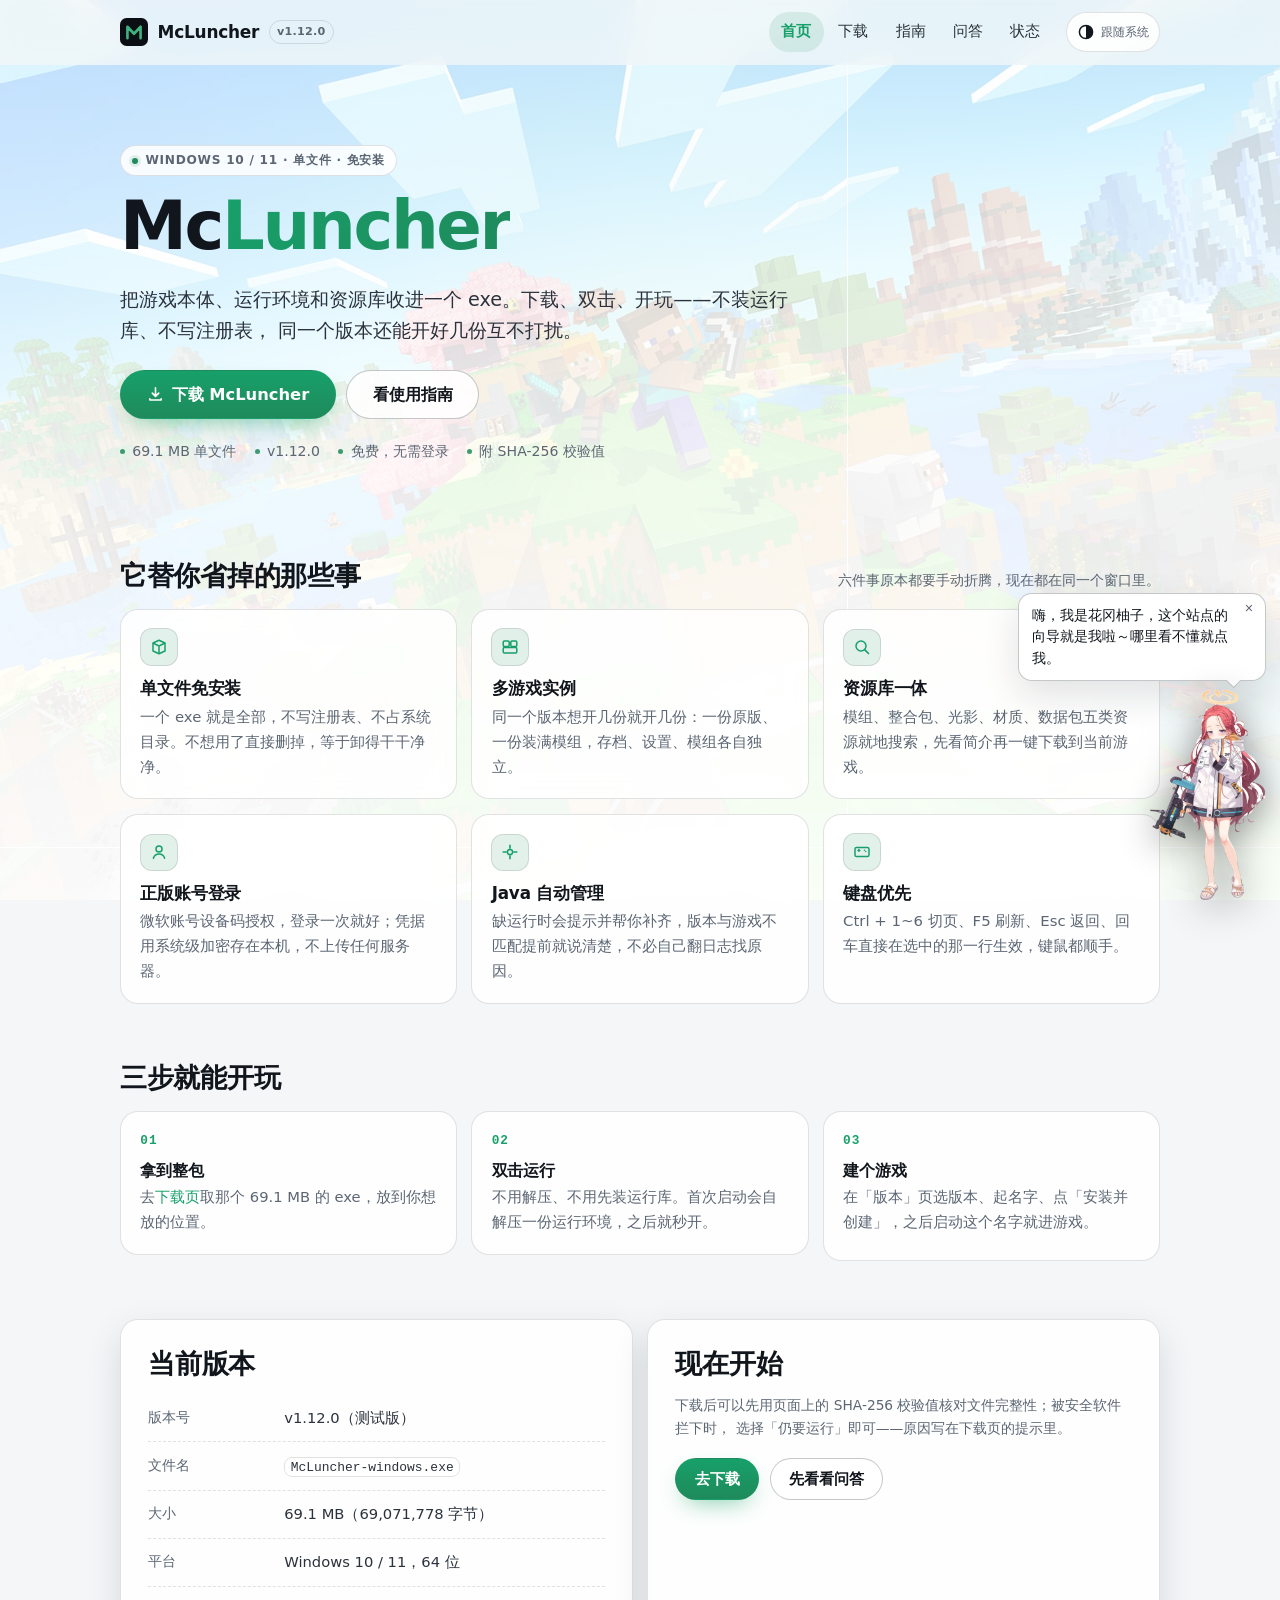
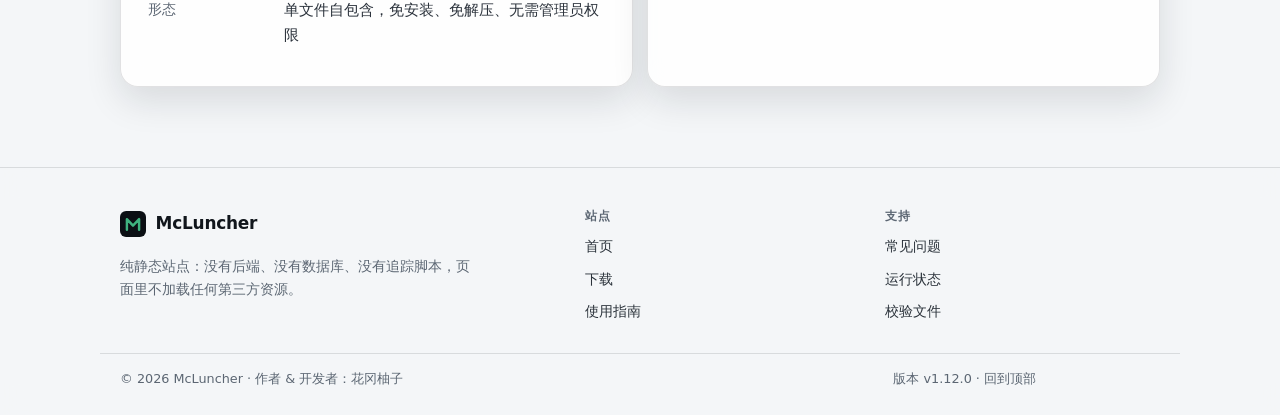
==== index.html @ 64ec3105 "Deploy McLuncher website to GitHub Pages" ====
<!DOCTYPE html>
<html lang="zh-CN" data-theme="dark" data-theme-mode="auto">
<head>
<meta charset="utf-8">
<meta name="viewport" content="width=device-width, initial-scale=1">
<title>McLuncher · 我的世界启动器，一个 exe 装下全部</title>
<meta name="description" content="McLuncher 是单文件免安装的我的世界启动器：多游戏实例、模组与整合包资源库、正版账号登录、Java 运行时自动管理。下载即用，免费无需登录。">
<meta name="color-scheme" content="dark light">
<meta name="theme-color" content="#080a0e" media="(prefers-color-scheme: dark)">
<meta name="theme-color" content="#f4f6f8" media="(prefers-color-scheme: light)">
<link rel="icon" href="assets/img/favicon.svg" type="image/svg+xml">
<link rel="stylesheet" href="assets/css/main.css">
<script>
  /* 首帧前定好配色，避免深色页面闪一下白 */
  (function () {
    try {
      var m = localStorage.getItem("mc.theme") || "auto";
      var dark = m === "auto"
        ? (window.matchMedia && matchMedia("(prefers-color-scheme: dark)").matches)
        : m === "dark";
      var r = document.documentElement;
      r.setAttribute("data-theme-mode", m);
      r.setAttribute("data-theme", dark ? "dark" : "light");
      r.classList.add("has-js");
    } catch (e) {}
  })();
</script>
</head>
<body data-page="home">
<a class="skip" href="#main">跳到正文</a>

<header class="hdr" data-header data-scrolled="false" data-open="false">
  <div class="hdr__inner">
    <a class="brand" href="index.html" aria-label="McLuncher 首页">
      <svg width="28" height="28" viewBox="0 0 64 64" aria-hidden="true" focusable="false">
        <rect width="64" height="64" rx="15" fill="#0b0f14"></rect>
        <path d="M17 46V20l15 16 15-16v26" fill="none" stroke="#3fb27f" stroke-width="6"
              stroke-linecap="round" stroke-linejoin="round"></path>
      </svg>
      <span class="brand__text">McLuncher</span>
      <span class="brand__ver">v1.12.0</span>
    </a>

    <nav class="nav" aria-label="主导航">
      <ul class="nav__list">
        <li><a class="nav__link" href="index.html" aria-current="page">首页</a></li>
        <li><a class="nav__link" href="download.html">下载</a></li>
        <li><a class="nav__link" href="guide.html">指南</a></li>
        <li><a class="nav__link" href="faq.html">问答</a></li>
        <li><a class="nav__link" href="status.html">状态</a></li>
      </ul>
    </nav>

    <div class="hdr__tools">
      <button class="icon-btn" type="button" data-theme-toggle aria-label="切换配色">
        <svg class="icon-auto" width="18" height="18" viewBox="0 0 18 18" aria-hidden="true">
          <circle cx="9" cy="9" r="6.6" fill="none" stroke="currentColor" stroke-width="1.5"></circle>
          <path d="M9 2.4a6.6 6.6 0 0 1 0 13.2z" fill="currentColor"></path>
        </svg>
        <svg class="icon-sun" width="18" height="18" viewBox="0 0 18 18" aria-hidden="true">
          <circle cx="9" cy="9" r="3.6" fill="none" stroke="currentColor" stroke-width="1.5"></circle>
          <path d="M9 1v2M9 15v2M1 9h2M15 9h2M3.6 3.6l1.4 1.4M13 13l1.4 1.4M14.4 3.6L13 5M5 13l-1.4 1.4"
                stroke="currentColor" stroke-width="1.5" stroke-linecap="round"></path>
        </svg>
        <svg class="icon-moon" width="18" height="18" viewBox="0 0 18 18" aria-hidden="true">
          <path d="M14.8 11.4A6.2 6.2 0 0 1 6.6 3.2a6.6 6.6 0 1 0 8.2 8.2z" fill="none"
                stroke="currentColor" stroke-width="1.5" stroke-linejoin="round"></path>
        </svg>
        <span class="theme-label" data-theme-label>跟随系统</span>
      </button>
      <button class="icon-btn nav-toggle" type="button" data-nav-toggle aria-expanded="false" aria-label="打开导航菜单">
        <svg width="18" height="18" viewBox="0 0 18 18" aria-hidden="true">
          <path d="M2 4.5h14M2 9h14M2 13.5h14" stroke="currentColor" stroke-width="1.7"
                stroke-linecap="round"></path>
        </svg>
      </button>
    </div>
  </div>
</header>

<main id="main">
  <div class="wrap">

    <section class="hero">
      <p class="eyebrow">Windows 10 / 11 · 单文件 · 免安装</p>
      <h1 class="hero__title">Mc<span>Luncher</span></h1>
      <p class="hero__lead">
        把游戏本体、运行环境和资源库收进一个 exe。下载、双击、开玩——不装运行库、不写注册表，
        同一个版本还能开好几份互不打扰。
      </p>
      <div class="actions">
        <a class="btn btn--primary btn--lg" href="download.html">
          <svg width="17" height="17" viewBox="0 0 18 18" aria-hidden="true">
            <path d="M9 2v9m0 0 3.4-3.4M9 11 5.6 7.6M3 13.5v1.3h12v-1.3"
                  fill="none" stroke="currentColor" stroke-width="1.7"
                  stroke-linecap="round" stroke-linejoin="round"></path>
          </svg>
          下载 McLuncher
        </a>
        <a class="btn btn--lg" href="guide.html">看使用指南</a>
      </div>
      <ul class="facts">
        <li>69.1 MB 单文件</li>
        <li>v1.12.0</li>
        <li>免费，无需登录</li>
        <li>附 SHA-256 校验值</li>
      </ul>
    </section>

    <section class="section" data-reveal>
      <div class="section__head">
        <h2>它替你省掉的那些事</h2>
        <p class="muted small">六件事原本都要手动折腾，现在都在同一个窗口里。</p>
      </div>

      <div class="grid grid--3">
        <article class="card">
          <span class="card__icon" aria-hidden="true">
            <svg width="18" height="18" viewBox="0 0 18 18">
              <path d="M9 2.2 15 5v8L9 15.8 3 13V5z" fill="none" stroke="currentColor"
                    stroke-width="1.5" stroke-linejoin="round"></path>
              <path d="M3 5l6 3 6-3M9 8v7.8" fill="none" stroke="currentColor"
                    stroke-width="1.5" stroke-linejoin="round"></path>
            </svg>
          </span>
          <h3>单文件免安装</h3>
          <p>一个 exe 就是全部，不写注册表、不占系统目录。不想用了直接删掉，等于卸得干干净净。</p>
        </article>

        <article class="card">
          <span class="card__icon" aria-hidden="true">
            <svg width="18" height="18" viewBox="0 0 18 18">
              <rect x="2.2" y="3" width="6" height="5.4" rx="1.2" fill="none"
                    stroke="currentColor" stroke-width="1.5"></rect>
              <rect x="9.8" y="3" width="6" height="5.4" rx="1.2" fill="none"
                    stroke="currentColor" stroke-width="1.5"></rect>
              <rect x="2.2" y="9.6" width="13.6" height="5.4" rx="1.2" fill="none"
                    stroke="currentColor" stroke-width="1.5"></rect>
            </svg>
          </span>
          <h3>多游戏实例</h3>
          <p>同一个版本想开几份就开几份：一份原版、一份装满模组，存档、设置、模组各自独立。</p>
        </article>

        <article class="card">
          <span class="card__icon" aria-hidden="true">
            <svg width="18" height="18" viewBox="0 0 18 18">
              <circle cx="8" cy="8" r="5" fill="none" stroke="currentColor" stroke-width="1.5"></circle>
              <path d="M11.6 11.6 15.5 15.5" stroke="currentColor" stroke-width="1.7"
                    stroke-linecap="round"></path>
            </svg>
          </span>
          <h3>资源库一体</h3>
          <p>模组、整合包、光影、材质、数据包五类资源就地搜索，先看简介再一键下载到当前游戏。</p>
        </article>

        <article class="card">
          <span class="card__icon" aria-hidden="true">
            <svg width="18" height="18" viewBox="0 0 18 18">
              <circle cx="9" cy="6" r="3" fill="none" stroke="currentColor" stroke-width="1.5"></circle>
              <path d="M3.4 15.2a5.8 5.8 0 0 1 11.2 0" fill="none" stroke="currentColor"
                    stroke-width="1.5" stroke-linecap="round"></path>
            </svg>
          </span>
          <h3>正版账号登录</h3>
          <p>微软账号设备码授权，登录一次就好；凭据用系统级加密存在本机，不上传任何服务器。</p>
        </article>

        <article class="card">
          <span class="card__icon" aria-hidden="true">
            <svg width="18" height="18" viewBox="0 0 18 18">
              <path d="M9 2.2v3M9 12.8v3M2.2 9h3M12.8 9h3" stroke="currentColor"
                    stroke-width="1.6" stroke-linecap="round"></path>
              <circle cx="9" cy="9" r="2.6" fill="none" stroke="currentColor" stroke-width="1.5"></circle>
            </svg>
          </span>
          <h3>Java 自动管理</h3>
          <p>缺运行时会提示并帮你补齐，版本与游戏不匹配提前就说清楚，不必自己翻日志找原因。</p>
        </article>

        <article class="card">
          <span class="card__icon" aria-hidden="true">
            <svg width="18" height="18" viewBox="0 0 18 18">
              <rect x="2" y="4.4" width="14" height="9.2" rx="1.6" fill="none"
                    stroke="currentColor" stroke-width="1.5"></rect>
              <path d="M5 7.4h1.8M5.9 6.5v1.8M11.4 7.2h.02M12.8 8.6h.02" stroke="currentColor"
                    stroke-width="1.5" stroke-linecap="round"></path>
            </svg>
          </span>
          <h3>键盘优先</h3>
          <p>Ctrl + 1~6 切页、F5 刷新、Esc 返回、回车直接在选中的那一行生效，键鼠都顺手。</p>
        </article>
      </div>
    </section>

    <section class="section" data-reveal>
      <div class="section__head">
        <h2>三步就能开玩</h2>
      </div>
      <ol class="steps">
        <li class="step">
          <h3>拿到整包</h3>
          <p>去<a href="download.html">下载页</a>取那个 69.1 MB 的 exe，放到你想放的位置。</p>
        </li>
        <li class="step">
          <h3>双击运行</h3>
          <p>不用解压、不用先装运行库。首次启动会自解压一份运行环境，之后就秒开。</p>
        </li>
        <li class="step">
          <h3>建个游戏</h3>
          <p>在「版本」页选版本、起名字、点「安装并创建」，之后启动这个名字就进游戏。</p>
        </li>
      </ol>
    </section>

    <section class="section" data-reveal>
      <div class="grid">
        <div class="panel">
          <h2>当前版本</h2>
          <dl class="spec">
            <div class="spec__row">
              <dt>版本号</dt>
              <dd>v1.12.0（测试版）</dd>
            </div>
            <div class="spec__row">
              <dt>文件名</dt>
              <dd><code>McLuncher-windows.exe</code></dd>
            </div>
            <div class="spec__row">
              <dt>大小</dt>
              <dd>69.1 MB（69,071,778 字节）</dd>
            </div>
            <div class="spec__row">
              <dt>平台</dt>
              <dd>Windows 10 / 11，64 位</dd>
            </div>
            <div class="spec__row">
              <dt>形态</dt>
              <dd>单文件自包含，免安装、免解压、无需管理员权限</dd>
            </div>
          </dl>
        </div>

        <div class="panel">
          <h2>现在开始</h2>
          <p class="muted small">
            下载后可以先用页面上的 SHA-256 校验值核对文件完整性；被安全软件拦下时，
            选择「仍要运行」即可——原因写在下载页的提示里。
          </p>
          <div class="actions" style="margin-top:1.1rem">
            <a class="btn btn--primary" href="download.html">去下载</a>
            <a class="btn" href="faq.html">先看看问答</a>
          </div>
        </div>
      </div>
    </section>

  </div>
</main>

<footer class="ftr">
  <div class="ftr__inner">
    <div class="ftr__brand">
      <a class="brand" href="index.html">
        <svg width="26" height="26" viewBox="0 0 64 64" aria-hidden="true" focusable="false">
          <rect width="64" height="64" rx="15" fill="#0b0f14"></rect>
          <path d="M17 46V20l15 16 15-16v26" fill="none" stroke="#3fb27f" stroke-width="6"
                stroke-linecap="round" stroke-linejoin="round"></path>
        </svg>
        <span class="brand__text">McLuncher</span>
      </a>
      <p>纯静态站点：没有后端、没有数据库、没有追踪脚本，页面里不加载任何第三方资源。</p>
    </div>

    <div>
      <h4>站点</h4>
      <ul>
        <li><a href="index.html">首页</a></li>
        <li><a href="download.html">下载</a></li>
        <li><a href="guide.html">使用指南</a></li>
      </ul>
    </div>

    <div>
      <h4>支持</h4>
      <ul>
        <li><a href="faq.html">常见问题</a></li>
        <li><a href="status.html">运行状态</a></li>
        <li><a href="guide.html#verify">校验文件</a></li>
      </ul>
    </div>
  </div>

  <div class="ftr__bottom">
    <span>© <span data-year>2026</span> McLuncher · 作者 &amp; 开发者：花冈柚子</span>
    <span>版本 v1.12.0 · <a href="#main">回到顶部</a></span>
  </div>
</footer>

<script src="assets/js/site.js"></script>
</body>
</html>
---- assets/css/main.css ----
@charset "utf-8";
/* ==========================================================================
   McLuncher 官网 · 全局样式表
   --------------------------------------------------------------------------
   设计原则
     · 零框架、零外部字体、零第三方请求（整站可在离线环境完整渲染）
     · 暗色为主、单一强调色（绿），信息层级靠字重与留白而不是色块堆叠
     · 所有尺寸用 rem / clamp()，1440 → 320 宽度区间连续自适应
   结构
     1 设计令牌   2 基础重置   3 页头导航   4 通用排版   5 按钮
     6 首页模块   7 下载页     8 指南页     9 问答页     10 状态页
     11 页脚       12 站点向导（看板娘）    13 动效与可访问性
   ========================================================================== */

/* ==== 1 设计令牌 ========================================================= */
:root {
  color-scheme: dark;

  --bg: #080a0e;
  --surface: rgba(16, 20, 26, 0.88);
  --surface-strong: rgba(20, 25, 32, 0.96);
  --surface-flat: #11151b;
  --fg: #eef2f6;
  --fg-soft: #c6ced8;
  --muted: #8d97a3;

  --line: rgba(255, 255, 255, 0.1);
  --line-strong: rgba(255, 255, 255, 0.2);

  --accent: #3fb27f;
  --accent-hi: #59cb96;
  --accent-ink: #04150d;
  --accent-wash: rgba(63, 178, 127, 0.14);
  --warn: #e6a944;
  --warn-wash: rgba(230, 169, 68, 0.14);

  --shade-a: rgba(6, 8, 12, 0.72);
  --shade-b: rgba(6, 8, 12, 0.86);
  --shade-c: rgba(6, 8, 12, 0.97);

  /* 页头 / 页脚玻璃底色：显式给出，不依赖 color-mix() 等新特性 */
  --bar: rgba(8, 10, 14, 0.82);
  --bar-strong: rgba(8, 10, 14, 0.94);

  --shadow-sm: 0 2px 8px rgba(0, 0, 0, 0.3);
  --shadow-md: 0 14px 40px rgba(0, 0, 0, 0.38);
  --shadow-lg: 0 26px 70px rgba(0, 0, 0, 0.48);

  --r-lg: 18px;
  --r-md: 12px;
  --r-sm: 8px;
  --r-pill: 999px;

  --w: 1080px;
  --w-text: 880px;
  --header-h: 64px;

  --ease: cubic-bezier(0.22, 0.61, 0.36, 1);
  --font-sans: system-ui, -apple-system, "Segoe UI", Roboto, "PingFang SC",
    "Hiragino Sans GB", "Microsoft YaHei", sans-serif;
  --font-mono: ui-monospace, "Cascadia Code", "SFMono-Regular", Menlo, Consolas, monospace;
}

html[data-theme="light"] {
  color-scheme: light;

  --bg: #f4f6f8;
  --surface: rgba(255, 255, 255, 0.86);
  --surface-strong: rgba(255, 255, 255, 0.96);
  --surface-flat: #ffffff;
  --fg: #11161c;
  --fg-soft: #2b323b;
  --muted: #5c6673;

  --line: rgba(16, 22, 30, 0.12);
  --line-strong: rgba(16, 22, 30, 0.24);

  --accent: #1f8a5b;
  --accent-hi: #17a06a;
  --accent-ink: #ffffff;
  --accent-wash: rgba(31, 138, 91, 0.12);
  --warn: #a86a10;
  --warn-wash: rgba(168, 106, 16, 0.12);

  --shade-a: rgba(255, 255, 255, 0.74);
  --shade-b: rgba(255, 255, 255, 0.9);
  --shade-c: rgba(255, 255, 255, 0.97);

  --bar: rgba(244, 246, 248, 0.78);
  --bar-strong: rgba(244, 246, 248, 0.94);

  --shadow-md: 0 14px 36px rgba(16, 22, 30, 0.12);
  --shadow-lg: 0 24px 60px rgba(16, 22, 30, 0.16);
}

/* ==== 2 基础重置 ========================================================= */
*,
*::before,
*::after {
  box-sizing: border-box;
}

html {
  -webkit-text-size-adjust: 100%;
  scroll-behavior: smooth;
  scroll-padding-top: calc(var(--header-h) + 16px);
}

body {
  margin: 0;
  min-height: 100vh;
  background: var(--bg);
  color: var(--fg);
  font: 400 1rem/1.68 var(--font-sans);
  -webkit-font-smoothing: antialiased;
  overflow-x: hidden;
}

/* 每页整幅壁纸：伪元素固定定位，避免移动端 background-attachment: fixed 抖动 */
body::before {
  content: "";
  position: fixed;
  inset: 0;
  z-index: -2;
  background: var(--wall, none) center top / cover no-repeat;
  transform: translateZ(0);
}

body::after {
  content: "";
  position: fixed;
  inset: 0;
  z-index: -1;
  background: linear-gradient(
    180deg,
    var(--shade-a) 0%,
    var(--shade-b) 52%,
    var(--shade-c) 100%
  );
}

body[data-page="home"] { --wall: url("../img/wall/wall-home.jpg"); }
body[data-page="download"] { --wall: url("../img/wall/wall-download.webp"); }
body[data-page="guide"] { --wall: url("../img/wall/wall-guide.webp"); }
body[data-page="faq"] { --wall: url("../img/wall/wall-faq.avif"); }
body[data-page="status"] { --wall: url("../img/wall/wall-status.webp"); }
body[data-page="notfound"] { --wall: url("../img/wall/wall-index.avif"); }

img {
  max-width: 100%;
  height: auto;
  display: block;
}

a {
  color: var(--accent-hi);
  text-decoration: none;
  text-underline-offset: 3px;
}

a:hover {
  text-decoration: underline;
}

h1, h2, h3, h4 {
  margin: 0 0 0.5em;
  line-height: 1.24;
  letter-spacing: -0.01em;
  font-weight: 700;
}

h1 { font-size: clamp(1.9rem, 1.2rem + 2.8vw, 3rem); }
h2 { font-size: clamp(1.3rem, 1.1rem + 0.9vw, 1.7rem); }
h3 { font-size: 1.05rem; }

p { margin: 0 0 0.9em; }
p:last-child { margin-bottom: 0; }

ul, ol { margin: 0 0 0.9em; padding-left: 1.25em; }
li { margin-bottom: 0.4em; }
li:last-child { margin-bottom: 0; }

code, kbd, samp, pre { font-family: var(--font-mono); }

code {
  padding: 0.12em 0.42em;
  border: 1px solid var(--line);
  border-radius: var(--r-sm);
  background: var(--surface-flat);
  font-size: 0.88em;
  word-break: break-word;
}

kbd {
  display: inline-block;
  min-width: 1.9em;
  padding: 0.1em 0.45em;
  border: 1px solid var(--line-strong);
  border-bottom-width: 2px;
  border-radius: 6px;
  background: var(--surface-flat);
  font-size: 0.82em;
  text-align: center;
  white-space: nowrap;
}

hr {
  height: 1px;
  margin: 2rem 0;
  border: 0;
  background: var(--line);
}

::selection {
  background: var(--accent);
  color: var(--accent-ink);
}

/* ==== 3 页头导航 ========================================================= */
.hdr {
  position: sticky;
  top: 0;
  z-index: 60;
  border-bottom: 1px solid transparent;
  background: var(--bar);
  transition: border-color 0.25s var(--ease), background 0.25s var(--ease);
}

@supports (backdrop-filter: blur(1px)) {
  .hdr { backdrop-filter: blur(14px) saturate(140%); }
}

.hdr[data-scrolled="true"] {
  border-bottom-color: var(--line);
  background: var(--bar-strong);
  box-shadow: var(--shadow-sm);
}

.hdr__inner {
  display: flex;
  align-items: center;
  gap: 0.5rem;
  width: 100%;
  max-width: var(--w);
  min-height: var(--header-h);
  margin: 0 auto;
  padding: 0 1.25rem;
}

.brand {
  display: inline-flex;
  align-items: center;
  gap: 0.6rem;
  color: var(--fg);
  font-weight: 800;
  letter-spacing: -0.015em;
  white-space: nowrap;
}

.brand:hover { text-decoration: none; }
.brand svg { flex: none; }
.brand__text { font-size: 1.06rem; }

.brand__ver {
  padding: 0.1rem 0.45rem;
  border: 1px solid var(--line);
  border-radius: var(--r-pill);
  color: var(--muted);
  font-size: 0.7rem;
  font-weight: 600;
  letter-spacing: 0.02em;
}

.nav { margin-left: auto; }

.nav__list {
  display: flex;
  align-items: center;
  gap: 0.15rem;
  margin: 0;
  padding: 0;
  list-style: none;
}

.nav__list li { margin: 0; }

.nav__link {
  display: block;
  padding: 0.45rem 0.78rem;
  border-radius: var(--r-pill);
  color: var(--fg-soft);
  font-size: 0.94rem;
  font-weight: 500;
  transition: color 0.18s var(--ease), background 0.18s var(--ease);
}

.nav__link:hover {
  background: var(--accent-wash);
  color: var(--fg);
  text-decoration: none;
}

.nav__link[aria-current="page"] {
  background: var(--accent-wash);
  color: var(--accent-hi);
  font-weight: 600;
}

.hdr__tools {
  display: flex;
  align-items: center;
  gap: 0.4rem;
  margin-left: 0.35rem;
}

.icon-btn {
  display: inline-flex;
  align-items: center;
  justify-content: center;
  gap: 0.4rem;
  min-width: 2.5rem;
  height: 2.5rem;
  padding: 0 0.6rem;
  border: 1px solid var(--line);
  border-radius: var(--r-pill);
  background: var(--surface);
  color: var(--fg);
  font: inherit;
  font-size: 0.82rem;
  cursor: pointer;
  transition: border-color 0.18s var(--ease), background 0.18s var(--ease),
    transform 0.18s var(--ease);
}

.icon-btn:hover {
  border-color: var(--line-strong);
  background: var(--surface-strong);
}

.icon-btn:active { transform: scale(0.96); }
.icon-btn svg { flex: none; }

/* 三种配色：auto 显示系统图标，light / dark 显示对应图标 */
.icon-btn .icon-sun,
.icon-btn .icon-moon { display: none; }

html[data-theme-mode="light"] .icon-btn .icon-sun { display: block; }
html[data-theme-mode="dark"] .icon-btn .icon-moon { display: block; }
html[data-theme-mode="light"] .icon-btn .icon-auto,
html[data-theme-mode="dark"] .icon-btn .icon-auto { display: none; }

.theme-label {
  color: var(--muted);
  font-size: 0.78rem;
  white-space: nowrap;
}

.nav-toggle { display: none; }

/* 移动端：导航折叠为页头下方的抽屉面板 */
@media (max-width: 860px) {
  .nav-toggle { display: inline-flex; }

  .theme-label { display: none; }

  .nav {
    position: fixed;
    top: var(--header-h);
    left: 0;
    right: 0;
    margin: 0;
    padding: 0.6rem 0.9rem 0.9rem;
    border-bottom: 1px solid var(--line);
    background: var(--bar-strong);
    box-shadow: var(--shadow-md);
    opacity: 0;
    visibility: hidden;
    transform: translateY(-0.5rem);
    transition: opacity 0.2s var(--ease), transform 0.2s var(--ease),
      visibility 0.2s;
  }

  @supports (backdrop-filter: blur(1px)) {
    .nav { backdrop-filter: blur(18px); }
  }

  .hdr[data-open="true"] .nav {
    opacity: 1;
    visibility: visible;
    transform: none;
  }

  .nav__list {
    display: grid;
    gap: 0.15rem;
  }

  .nav__link {
    padding: 0.72rem 0.9rem;
    border-radius: var(--r-md);
    font-size: 1rem;
  }
}

/* ==== 4 通用排版与布局 =================================================== */
.wrap {
  width: 100%;
  max-width: var(--w);
  margin: 0 auto;
  padding: 0 1.25rem;
}

.wrap--text { max-width: var(--w-text); }

main { display: block; }

.page-head {
  padding: clamp(2rem, 5vw, 3.4rem) 0 0.5rem;
}

.page-head h1 { margin-bottom: 0.35em; }

.eyebrow {
  display: inline-flex;
  align-items: center;
  gap: 0.45rem;
  margin-bottom: 0.9rem;
  padding: 0.28rem 0.7rem;
  border: 1px solid var(--line);
  border-radius: var(--r-pill);
  background: var(--surface);
  color: var(--muted);
  font-size: 0.76rem;
  font-weight: 600;
  letter-spacing: 0.06em;
  text-transform: uppercase;
}

.eyebrow::before {
  content: "";
  width: 6px;
  height: 6px;
  border-radius: 50%;
  background: var(--accent);
  box-shadow: 0 0 0 3px var(--accent-wash);
}

.lead {
  max-width: 44em;
  color: var(--fg-soft);
  font-size: clamp(1rem, 0.96rem + 0.3vw, 1.12rem);
}

.muted { color: var(--muted); }
.small { font-size: 0.86rem; }

.panel {
  padding: clamp(1.15rem, 2.4vw, 1.7rem);
  border: 1px solid var(--line);
  border-radius: var(--r-lg);
  background: var(--surface);
  box-shadow: var(--shadow-md);
}

@supports (backdrop-filter: blur(1px)) {
  .panel { backdrop-filter: blur(14px); }
}

.section {
  margin-top: clamp(2.2rem, 5vw, 3.6rem);
}

.section__head {
  display: flex;
  align-items: baseline;
  justify-content: space-between;
  gap: 1rem;
  flex-wrap: wrap;
  margin-bottom: 1rem;
}

.section__head h2 { margin: 0; }

.grid {
  display: grid;
  gap: 0.9rem;
  grid-template-columns: repeat(auto-fit, minmax(min(100%, 15rem), 1fr));
}

/* 六张能力卡片：宽屏固定三列，避免 4+2 的残缺行 */
@media (min-width: 900px) {
  .grid--3 { grid-template-columns: repeat(3, minmax(0, 1fr)); }
}

/* 四张同质卡片：两列两行，比 3+1 整齐 */
@media (min-width: 700px) {
  .grid--2 { grid-template-columns: repeat(2, minmax(0, 1fr)); }
}

.card {
  padding: 1.15rem 1.2rem;
  border: 1px solid var(--line);
  border-radius: var(--r-lg);
  background: var(--surface);
  transition: border-color 0.2s var(--ease), transform 0.2s var(--ease);
}

@supports (backdrop-filter: blur(1px)) {
  .card { backdrop-filter: blur(12px); }
}

.card:hover {
  border-color: var(--line-strong);
  transform: translateY(-2px);
}

.card h3 { margin-bottom: 0.35em; }

/* 整卡可点（404 页的入口卡） */
a.card { color: inherit; }
a.card:hover { text-decoration: none; border-color: var(--accent); }

.card p {
  margin: 0;
  color: var(--muted);
  font-size: 0.93rem;
}

.card__icon {
  display: grid;
  place-items: center;
  width: 2.35rem;
  height: 2.35rem;
  margin-bottom: 0.75rem;
  border: 1px solid var(--line);
  border-radius: var(--r-md);
  background: var(--accent-wash);
  color: var(--accent-hi);
}

/* ==== 5 按钮 ============================================================= */
.btn {
  display: inline-flex;
  align-items: center;
  justify-content: center;
  gap: 0.5rem;
  padding: 0.66rem 1.15rem;
  border: 1px solid var(--line-strong);
  border-radius: var(--r-pill);
  background: var(--surface);
  color: var(--fg);
  font: inherit;
  font-size: 0.95rem;
  font-weight: 600;
  line-height: 1.2;
  cursor: pointer;
  transition: transform 0.16s var(--ease), background 0.18s var(--ease),
    border-color 0.18s var(--ease), box-shadow 0.18s var(--ease);
}

.btn:hover {
  border-color: var(--accent);
  text-decoration: none;
  transform: translateY(-1px);
}

.btn:active { transform: translateY(0) scale(0.99); }

.btn--primary {
  border-color: transparent;
  background: linear-gradient(180deg, var(--accent-hi), var(--accent));
  color: var(--accent-ink);
  box-shadow: 0 10px 24px -10px rgba(63, 178, 127, 0.75);
}

.btn--primary:hover {
  background: linear-gradient(180deg, var(--accent-hi), var(--accent-hi));
  box-shadow: 0 14px 30px -12px rgba(63, 178, 127, 0.9);
}

.btn--lg {
  padding: 0.85rem 1.6rem;
  font-size: 1.02rem;
}

.btn--block { width: 100%; }
.btn svg { flex: none; }

.actions {
  display: flex;
  flex-wrap: wrap;
  gap: 0.65rem;
}

/* ==== 6 首页 ============================================================= */
.hero {
  position: relative;
  padding: clamp(2.4rem, 7vw, 5rem) 0 clamp(1.6rem, 3vw, 2.4rem);
}

.hero::before {
  content: "";
  position: absolute;
  top: -20%;
  left: 50%;
  width: min(680px, 92vw);
  height: min(680px, 92vw);
  transform: translateX(-50%);
  background: radial-gradient(circle, var(--accent-wash), transparent 68%);
  pointer-events: none;
  z-index: -1;
}

.hero__title {
  margin: 0 0 0.35em;
  font-size: clamp(2.4rem, 1.4rem + 4.6vw, 4.2rem);
  font-weight: 800;
  letter-spacing: -0.035em;
  line-height: 1.05;
}

.hero__title span {
  background: linear-gradient(120deg, var(--accent-hi), var(--accent));
  -webkit-background-clip: text;
  background-clip: text;
  color: transparent;
}

.hero__lead {
  max-width: 36em;
  margin: 0 0 1.5rem;
  color: var(--fg-soft);
  font-size: clamp(1rem, 0.94rem + 0.5vw, 1.2rem);
  line-height: 1.6;
}

.hero .actions { margin-bottom: 1.3rem; }

.facts {
  display: flex;
  flex-wrap: wrap;
  gap: 0.45rem 1.15rem;
  margin: 0;
  padding: 0;
  list-style: none;
  color: var(--muted);
  font-size: 0.88rem;
}

.facts li {
  display: flex;
  align-items: center;
  gap: 0.45rem;
  margin: 0;
  white-space: nowrap;
}

.facts li::before {
  content: "";
  width: 5px;
  height: 5px;
  border-radius: 50%;
  background: var(--accent);
  opacity: 0.85;
}

.steps {
  display: grid;
  gap: 0.9rem;
  margin: 0;
  padding: 0;
  list-style: none;
  counter-reset: step;
  grid-template-columns: repeat(auto-fit, minmax(min(100%, 15rem), 1fr));
}

.step {
  position: relative;
  padding: 1.15rem 1.2rem 1.2rem;
  border: 1px solid var(--line);
  border-radius: var(--r-lg);
  background: var(--surface);
  counter-increment: step;
}

@supports (backdrop-filter: blur(1px)) {
  .step { backdrop-filter: blur(12px); }
}

.step::before {
  content: counter(step, decimal-leading-zero);
  display: block;
  margin-bottom: 0.55rem;
  color: var(--accent-hi);
  font-family: var(--font-mono);
  font-size: 0.8rem;
  font-weight: 700;
  letter-spacing: 0.08em;
}

.step h3 { margin-bottom: 0.3em; font-size: 1rem; }

.step p {
  margin: 0;
  color: var(--muted);
  font-size: 0.92rem;
}

.spec {
  display: grid;
  gap: 0;
  margin: 0;
  padding: 0;
}

.spec__row {
  display: grid;
  grid-template-columns: 7.5rem 1fr;
  gap: 1rem;
  padding: 0.7rem 0;
  border-bottom: 1px dashed var(--line);
}

.spec__row:last-child { border-bottom: 0; }

.spec dt {
  color: var(--muted);
  font-size: 0.88rem;
}

.spec dd {
  margin: 0;
  color: var(--fg-soft);
  font-size: 0.92rem;
}

/* ==== 7 下载页 =========================================================== */
.dl {
  position: relative;
  overflow: hidden;
  padding: clamp(1.25rem, 3vw, 2rem);
  border: 1px solid var(--line-strong);
  border-radius: var(--r-lg);
  background: var(--surface-strong);
  box-shadow: var(--shadow-lg);
}

.dl::before {
  content: "";
  position: absolute;
  inset: 0 0 auto 0;
  height: 3px;
  background: linear-gradient(90deg, var(--accent), transparent 70%);
}

.dl__top {
  display: flex;
  align-items: flex-start;
  justify-content: space-between;
  gap: 1rem;
  flex-wrap: wrap;
  margin-bottom: 1.1rem;
}

.dl__name {
  margin: 0 0 0.15rem;
  font-size: clamp(1.15rem, 1rem + 0.7vw, 1.45rem);
}

.dl__sub {
  margin: 0;
  color: var(--muted);
  font-size: 0.88rem;
}

.chips {
  display: flex;
  flex-wrap: wrap;
  gap: 0.4rem;
}

.chip {
  display: inline-flex;
  align-items: center;
  gap: 0.35rem;
  padding: 0.22rem 0.6rem;
  border: 1px solid var(--line);
  border-radius: var(--r-pill);
  background: var(--surface-flat);
  color: var(--muted);
  font-size: 0.76rem;
  font-weight: 600;
  white-space: nowrap;
}

.chip--accent {
  border-color: transparent;
  background: var(--accent-wash);
  color: var(--accent-hi);
}

.dl__meta {
  display: grid;
  gap: 0.55rem;
  margin: 0 0 1.15rem;
  padding: 0 0 1.15rem;
  border-bottom: 1px solid var(--line);
  grid-template-columns: repeat(auto-fit, minmax(min(100%, 9rem), 1fr));
}

.dl__meta div { min-width: 0; }

.dl__meta dt {
  color: var(--muted);
  font-size: 0.76rem;
  letter-spacing: 0.03em;
}

.dl__meta dd {
  margin: 0.1rem 0 0;
  color: var(--fg);
  font-size: 0.92rem;
  font-weight: 600;
}

.sha {
  display: flex;
  align-items: flex-start;
  flex-wrap: wrap;
  gap: 0.6rem;
  margin-top: 0.9rem;
  padding: 0.65rem 0.75rem;
  border: 1px dashed var(--line-strong);
  border-radius: var(--r-md);
  background: var(--surface);
}

.sha__label {
  flex: none;
  padding-top: 0.1rem;
  color: var(--muted);
  font-size: 0.72rem;
  font-weight: 700;
  letter-spacing: 0.06em;
}

.sha__value {
  min-width: 0;
  flex: 1;
  color: var(--fg-soft);
  font-family: var(--font-mono);
  font-size: 0.76rem;
  line-height: 1.55;
  word-break: break-all;
  user-select: all;
}

.copy-btn {
  flex: none;
  margin-left: auto;
  padding: 0.3rem 0.55rem;
  border: 1px solid var(--line);
  border-radius: var(--r-sm);
  background: var(--surface-flat);
  color: var(--muted);
  font: inherit;
  font-size: 0.74rem;
  cursor: pointer;
  transition: color 0.18s var(--ease), border-color 0.18s var(--ease);
}

.copy-btn:hover {
  border-color: var(--accent);
  color: var(--accent-hi);
}

.copy-btn[data-copied="true"] {
  border-color: var(--accent);
  color: var(--accent-hi);
}

.notice {
  padding: 1rem 1.1rem;
  border: 1px solid var(--line);
  border-left: 3px solid var(--warn);
  border-radius: var(--r-md);
  background: var(--warn-wash);
}

.notice__title {
  display: flex;
  align-items: center;
  gap: 0.5rem;
  margin: 0 0 0.55rem;
  color: var(--fg);
  font-size: 0.92rem;
  font-weight: 700;
}

.notice ul {
  margin: 0;
  padding-left: 1.1rem;
  color: var(--fg-soft);
  font-size: 0.9rem;
}

.notice li { margin-bottom: 0.55em; line-height: 1.65; }
.notice li strong { color: var(--fg); }

.code-block {
  margin: 0 0 0.9rem;
  padding: 0.85rem 1rem;
  overflow-x: auto;
  border: 1px solid rgba(255, 255, 255, 0.08);
  border-radius: var(--r-md);
  background: #0a0d12;
  color: #dbe3ec;
  font-size: 0.84rem;
  line-height: 1.6;
  white-space: pre;
}

/* ==== 8 指南页 =========================================================== */
.doc {
  display: grid;
  gap: clamp(1.4rem, 3vw, 2.4rem);
  grid-template-columns: 13.5rem minmax(0, 1fr);
  align-items: start;
  padding-bottom: 1rem;
}

.toc {
  position: sticky;
  top: calc(var(--header-h) + 1.25rem);
  padding: 0.9rem 1rem;
  border: 1px solid var(--line);
  border-radius: var(--r-lg);
  background: var(--surface);
  font-size: 0.88rem;
}

@supports (backdrop-filter: blur(1px)) {
  .toc { backdrop-filter: blur(12px); }
}

.toc__title {
  margin: 0 0 0.5rem;
  color: var(--muted);
  font-size: 0.72rem;
  font-weight: 700;
  letter-spacing: 0.08em;
  text-transform: uppercase;
}

.toc ol {
  margin: 0;
  padding: 0;
  list-style: none;
  counter-reset: toc;
}

.toc li {
  margin: 0;
  counter-increment: toc;
}

.toc a {
  display: flex;
  gap: 0.5rem;
  padding: 0.3rem 0.35rem;
  border-radius: var(--r-sm);
  color: var(--fg-soft);
}

.toc a::before {
  content: counter(toc);
  flex: none;
  width: 1.15em;
  color: var(--muted);
  font-family: var(--font-mono);
  font-size: 0.78rem;
}

.toc a:hover {
  background: var(--accent-wash);
  color: var(--fg);
  text-decoration: none;
}

.doc__body > section { margin-bottom: clamp(1.8rem, 4vw, 2.8rem); }
.doc__body > section:last-child { margin-bottom: 0; }

.doc__body h2 {
  padding-bottom: 0.4rem;
  border-bottom: 1px solid var(--line);
  scroll-margin-top: calc(var(--header-h) + 1rem);
}

.doc__body h3 { margin-top: 1.3rem; }

.doc__body p,
.doc__body li { color: var(--fg-soft); font-size: 0.97rem; }

.shortcuts {
  width: 100%;
  border-collapse: collapse;
  font-size: 0.92rem;
}

.shortcuts th,
.shortcuts td {
  padding: 0.55rem 0.6rem;
  border-bottom: 1px solid var(--line);
  text-align: left;
  vertical-align: top;
}

.shortcuts th {
  color: var(--muted);
  font-size: 0.76rem;
  font-weight: 700;
  letter-spacing: 0.05em;
  text-transform: uppercase;
}

.shortcuts td:first-child { white-space: nowrap; }
.shortcuts tr:last-child td { border-bottom: 0; }

@media (max-width: 900px) {
  .doc {
    grid-template-columns: minmax(0, 1fr);
    gap: 1.1rem;
  }

  .toc {
    position: static;
    padding: 0.8rem;
  }

  .toc ol {
    display: flex;
    flex-wrap: wrap;
    gap: 0.4rem;
  }

  .toc a {
    white-space: nowrap;
    border: 1px solid var(--line);
    border-radius: var(--r-pill);
    padding: 0.28rem 0.7rem;
    font-size: 0.84rem;
  }

  .toc a::before { display: none; }
}

/* ==== 9 问答页 =========================================================== */
.faq-tools {
  display: flex;
  align-items: center;
  gap: 0.7rem;
  margin: 0 0 1.1rem;
  flex-wrap: wrap;
}

.search {
  position: relative;
  flex: 1 1 16rem;
  min-width: 0;
}

.search svg {
  position: absolute;
  top: 50%;
  left: 0.8rem;
  transform: translateY(-50%);
  color: var(--muted);
  pointer-events: none;
}

.search input {
  width: 100%;
  padding: 0.62rem 0.9rem 0.62rem 2.3rem;
  border: 1px solid var(--line-strong);
  border-radius: var(--r-pill);
  background: var(--surface);
  color: var(--fg);
  font: inherit;
  font-size: 0.92rem;
  transition: border-color 0.18s var(--ease);
}

.search input::placeholder { color: var(--muted); }
.search input:focus { border-color: var(--accent); outline: none; }

.faq-count {
  color: var(--muted);
  font-size: 0.84rem;
  white-space: nowrap;
}

.faq-list { display: grid; gap: 0.6rem; }

.faq-item {
  border: 1px solid var(--line);
  border-radius: var(--r-md);
  background: var(--surface);
  overflow: hidden;
}

@supports (backdrop-filter: blur(1px)) {
  .faq-item { backdrop-filter: blur(12px); }
}

.faq-item[open] { border-color: var(--line-strong); }

.faq-item summary {
  display: flex;
  align-items: center;
  gap: 0.7rem;
  padding: 0.9rem 1rem;
  color: var(--fg);
  font-size: 0.97rem;
  font-weight: 600;
  cursor: pointer;
  list-style: none;
}

.faq-item summary::-webkit-details-marker { display: none; }

.faq-item summary::after {
  content: "";
  flex: none;
  width: 0.5rem;
  height: 0.5rem;
  margin-left: auto;
  border-right: 2px solid var(--muted);
  border-bottom: 2px solid var(--muted);
  transform: rotate(45deg) translateY(-2px);
  transition: transform 0.2s var(--ease);
}

.faq-item[open] summary::after {
  transform: rotate(225deg) translateY(-2px);
  border-color: var(--accent);
}

.faq-item__body {
  padding: 0 1rem 0.95rem;
  color: var(--fg-soft);
  font-size: 0.94rem;
  line-height: 1.72;
}

.faq-item__body p { margin: 0 0 0.6em; }
.faq-item__body p:last-child { margin-bottom: 0; }
.faq-empty { display: none; padding: 1.2rem; text-align: center; color: var(--muted); }
.faq-empty[data-show="true"] { display: block; }
.faq-item[hidden] { display: none; }

/* ==== 10 状态页 ========================================================== */
.status-hero {
  display: flex;
  align-items: center;
  gap: 0.9rem;
  flex-wrap: wrap;
  padding: 1.1rem 1.25rem;
  border: 1px solid var(--line);
  border-radius: var(--r-lg);
  background: var(--surface);
}

@supports (backdrop-filter: blur(1px)) {
  .status-hero { backdrop-filter: blur(12px); }
}

.pulse {
  position: relative;
  flex: none;
  width: 0.7rem;
  height: 0.7rem;
  border-radius: 50%;
  background: var(--accent);
}

.pulse::after {
  content: "";
  position: absolute;
  inset: -0.35rem;
  border-radius: 50%;
  border: 1px solid var(--accent);
  opacity: 0.55;
  animation: pulse 2.4s var(--ease) infinite;
}

.status-hero__text { min-width: 0; }

.status-hero strong { display: block; font-size: 1rem; }

.status-hero span {
  color: var(--muted);
  font-size: 0.86rem;
}

.status-hero .chip { margin-left: auto; }

.check {
  display: flex;
  align-items: flex-start;
  gap: 0.75rem;
  padding: 1rem 1.1rem;
  border: 1px solid var(--line);
  border-radius: var(--r-lg);
  background: var(--surface);
}

.check__dot {
  display: grid;
  place-items: center;
  flex: none;
  width: 1.5rem;
  height: 1.5rem;
  border-radius: 50%;
  background: var(--accent-wash);
  color: var(--accent-hi);
}

.check h3 { margin: 0 0 0.2em; font-size: 0.95rem; }

.check p {
  margin: 0;
  color: var(--muted);
  font-size: 0.86rem;
  line-height: 1.6;
}

/* ==== 11 页脚 ============================================================ */
.ftr {
  margin-top: clamp(3rem, 7vw, 5rem);
  border-top: 1px solid var(--line);
  background: var(--bar);
}

@supports (backdrop-filter: blur(1px)) {
  .ftr { backdrop-filter: blur(14px); }
}

.ftr__inner {
  display: grid;
  gap: 1.6rem;
  grid-template-columns: minmax(0, 1.6fr) repeat(2, minmax(0, 1fr));
  max-width: var(--w);
  margin: 0 auto;
  padding: clamp(1.8rem, 4vw, 2.6rem) 1.25rem 1.4rem;
}

.ftr__brand p {
  max-width: 26em;
  margin: 0.6rem 0 0;
  color: var(--muted);
  font-size: 0.86rem;
  line-height: 1.65;
}

.ftr h4 {
  margin: 0 0 0.6rem;
  color: var(--muted);
  font-size: 0.72rem;
  font-weight: 700;
  letter-spacing: 0.08em;
  text-transform: uppercase;
}

.ftr ul {
  margin: 0;
  padding: 0;
  list-style: none;
}

.ftr li { margin-bottom: 0.35rem; }

.ftr ul a {
  color: var(--fg-soft);
  font-size: 0.88rem;
}

.ftr ul a:hover { color: var(--accent-hi); }

.ftr__bottom {
  display: flex;
  align-items: center;
  justify-content: space-between;
  gap: 0.8rem;
  flex-wrap: wrap;
  max-width: var(--w);
  margin: 0 auto;
  padding: 0.9rem 9rem 1.6rem 1.25rem;
  border-top: 1px solid var(--line);
  color: var(--muted);
  font-size: 0.8rem;
}

.ftr__bottom a { color: var(--muted); }
.ftr__bottom a:hover { color: var(--accent-hi); }

@media (max-width: 760px) {
  .ftr__inner { grid-template-columns: minmax(0, 1fr) minmax(0, 1fr); }
  .ftr__brand { grid-column: 1 / -1; }
}

/* ==== 12 站点向导（看板娘） ============================================== */
.guide {
  position: fixed;
  right: max(0.9rem, env(safe-area-inset-right));
  bottom: 0;
  z-index: 70;
  display: flex;
  flex-direction: column;
  align-items: flex-end;
  gap: 0.5rem;
  pointer-events: none;
}

.guide[data-hidden="true"] { display: none; }

.guide__bubble {
  position: relative;
  max-width: 15.5rem;
  padding: 0.7rem 1.9rem 0.7rem 0.85rem;
  border: 1px solid var(--line-strong);
  border-radius: 0.85rem;
  background: var(--surface-strong);
  color: var(--fg);
  font-size: 0.86rem;
  line-height: 1.55;
  box-shadow: var(--shadow-md);
  pointer-events: auto;
  opacity: 0;
  transform: translateY(0.4rem);
  transition: opacity 0.25s var(--ease), transform 0.25s var(--ease);
}

@supports (backdrop-filter: blur(1px)) {
  .guide__bubble { backdrop-filter: blur(12px); }
}

.guide__bubble[data-show="true"] {
  opacity: 1;
  transform: none;
}

.guide__bubble::after {
  content: "";
  position: absolute;
  right: 1.6rem;
  bottom: -0.4rem;
  width: 0.7rem;
  height: 0.7rem;
  border-right: 1px solid var(--line-strong);
  border-bottom: 1px solid var(--line-strong);
  background: var(--surface-strong);
  transform: rotate(45deg);
}

.guide__close {
  position: absolute;
  top: 0.25rem;
  right: 0.3rem;
  width: 1.35rem;
  height: 1.35rem;
  padding: 0;
  border: 0;
  border-radius: 50%;
  background: transparent;
  color: var(--muted);
  font-size: 0.9rem;
  line-height: 1;
  cursor: pointer;
}

.guide__close:hover { color: var(--fg); background: var(--accent-wash); }

.guide__char {
  pointer-events: auto;
  width: 7.2rem;
  padding: 0;
  border: 0;
  background: none;
  cursor: pointer;
  filter: drop-shadow(0 8px 18px rgba(0, 0, 0, 0.45));
  transform-origin: bottom center;
  transition: transform 0.22s var(--ease);
  animation: float 5.5s ease-in-out infinite;
}

.guide__char:hover { transform: scale(1.05) translateY(-2px); }
.guide__char:active { transform: scale(0.98); }
.guide__char img { width: 100%; }

@media (max-width: 600px) {
  .ftr__bottom { padding-right: 6.5rem; }
  .guide__char { width: 5.4rem; }
  .guide__bubble { max-width: 12.5rem; font-size: 0.8rem; }
}

/* ==== 13 动效与可访问性 ================================================== */
@keyframes pulse {
  0% { transform: scale(0.7); opacity: 0.6; }
  70% { transform: scale(1.5); opacity: 0; }
  100% { transform: scale(1.5); opacity: 0; }
}

@keyframes float {
  0%, 100% { translate: 0 0; }
  50% { translate: 0 -0.35rem; }
}

/* 渐显只在脚本可用时启用：没有 JS 时内容是直接可见的，绝不会“隐身” */
html.has-js [data-reveal] {
  opacity: 0;
  transform: translateY(0.9rem);
  transition: opacity 0.55s var(--ease), transform 0.55s var(--ease);
}

html.has-js [data-reveal][data-in="true"] {
  opacity: 1;
  transform: none;
}

.skip {
  position: absolute;
  left: -99rem;
  top: 0.5rem;
  z-index: 100;
  padding: 0.6rem 1rem;
  border-radius: var(--r-pill);
  background: var(--accent);
  color: var(--accent-ink);
  font-weight: 700;
}

.skip:focus { left: 0.8rem; }

:focus-visible {
  outline: 2px solid var(--accent-hi);
  outline-offset: 2px;
  border-radius: 4px;
}

@media (prefers-reduced-motion: reduce) {
  html { scroll-behavior: auto; }
  *,
  *::before,
  *::after {
    animation-duration: 0.001ms !important;
    animation-iteration-count: 1 !important;
    transition-duration: 0.001ms !important;
  }
  [data-reveal] { opacity: 1; transform: none; }
}

@media print {
  body::before,
  body::after,
  .hdr,
  .ftr,
  .guide { display: none; }
  body { background: #fff; color: #000; }
  .panel, .card, .step, .dl, .faq-item { border-color: #ccc; box-shadow: none; }
}
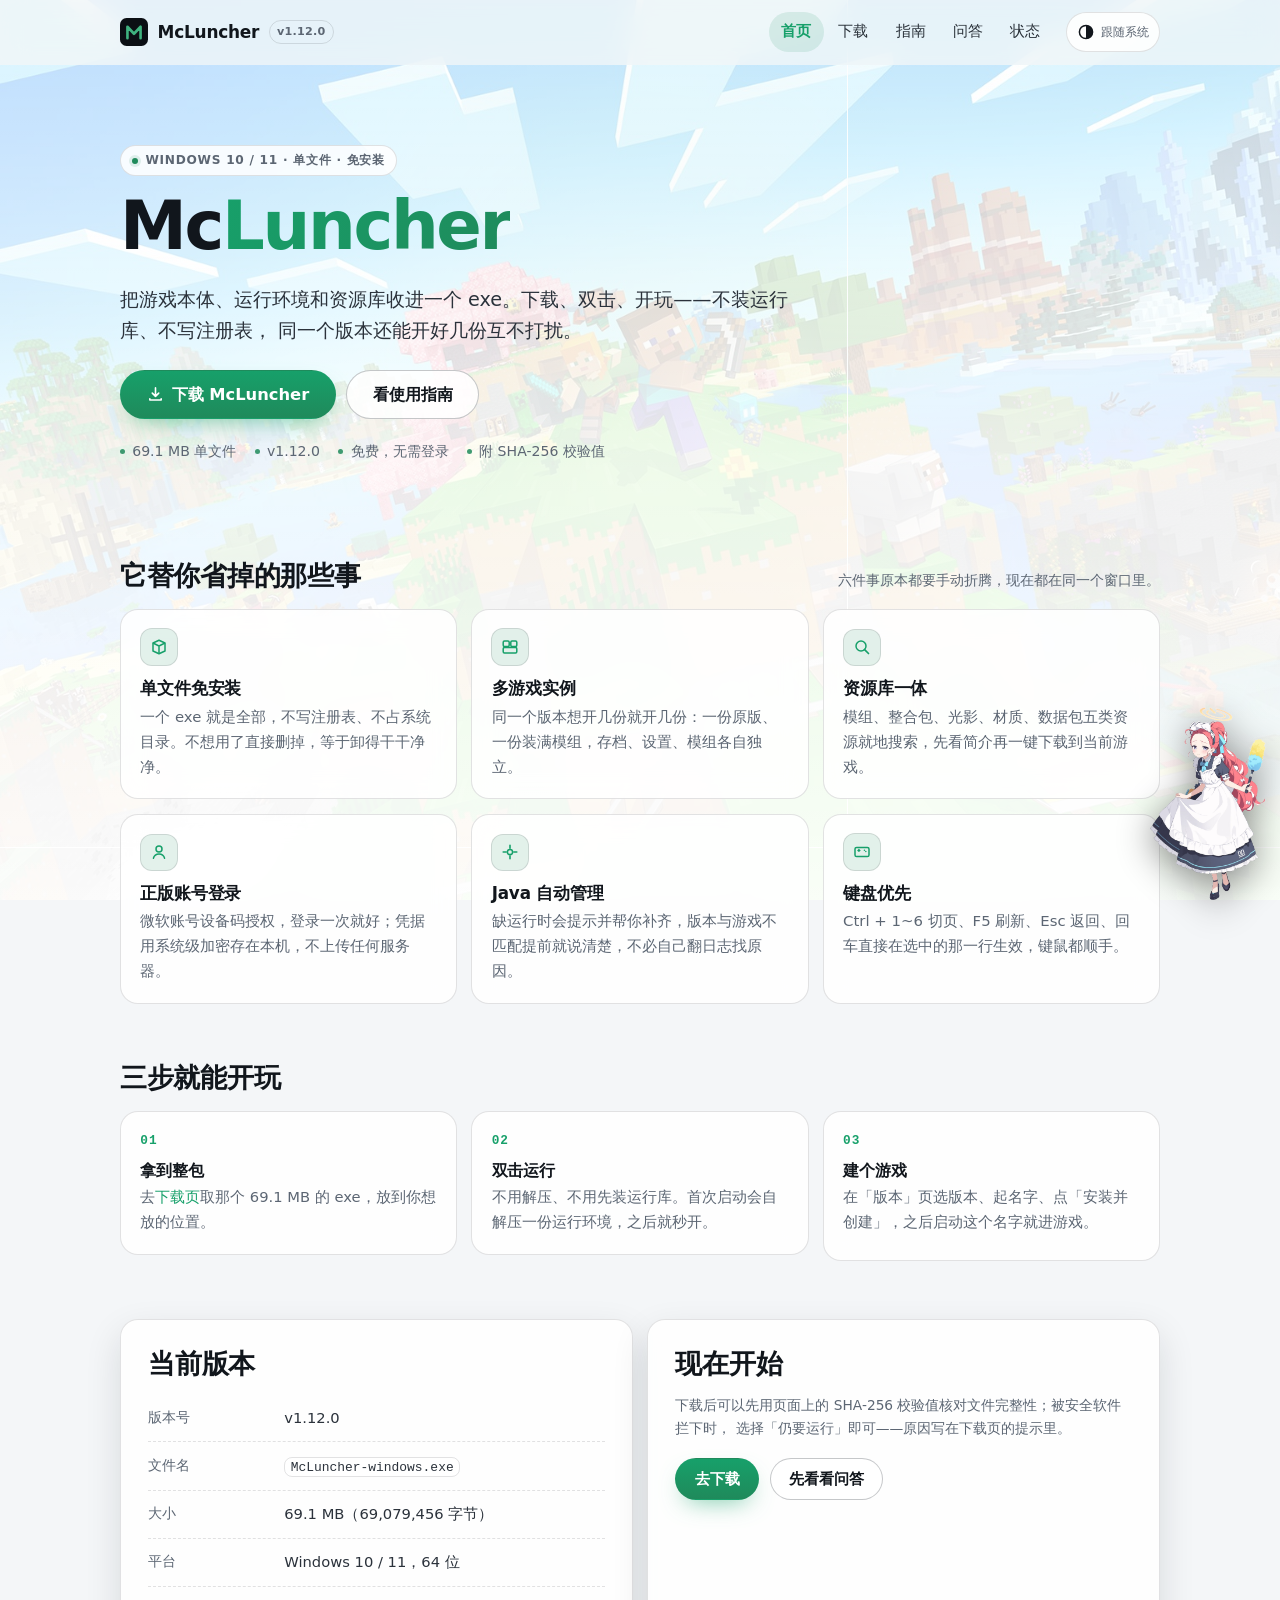
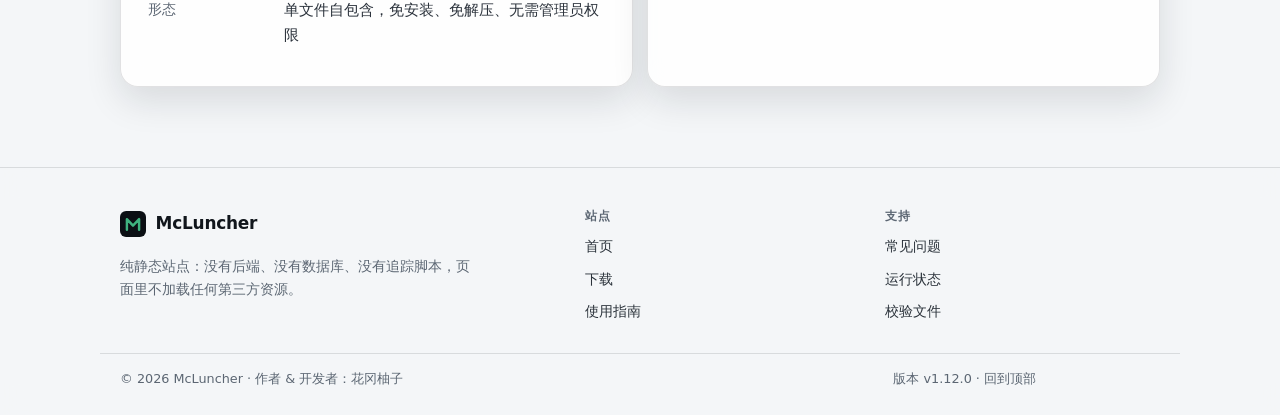
==== commit 2180f8a1: "Add Authenticode signature (CN=Huagang-Youzi); remove code-signing content; keep single beta note" ====
--- a/index.html
+++ b/index.html
@@ -220,7 +220,7 @@
           <dl class="spec">
             <div class="spec__row">
               <dt>版本号</dt>
-              <dd>v1.12.0（测试版）</dd>
+              <dd>v1.12.0</dd>
             </div>
             <div class="spec__row">
               <dt>文件名</dt>
@@ -228,7 +228,7 @@
             </div>
             <div class="spec__row">
               <dt>大小</dt>
-              <dd>69.1 MB（69,071,778 字节）</dd>
+              <dd>69.1 MB（69,079,456 字节）</dd>
             </div>
             <div class="spec__row">
               <dt>平台</dt>
